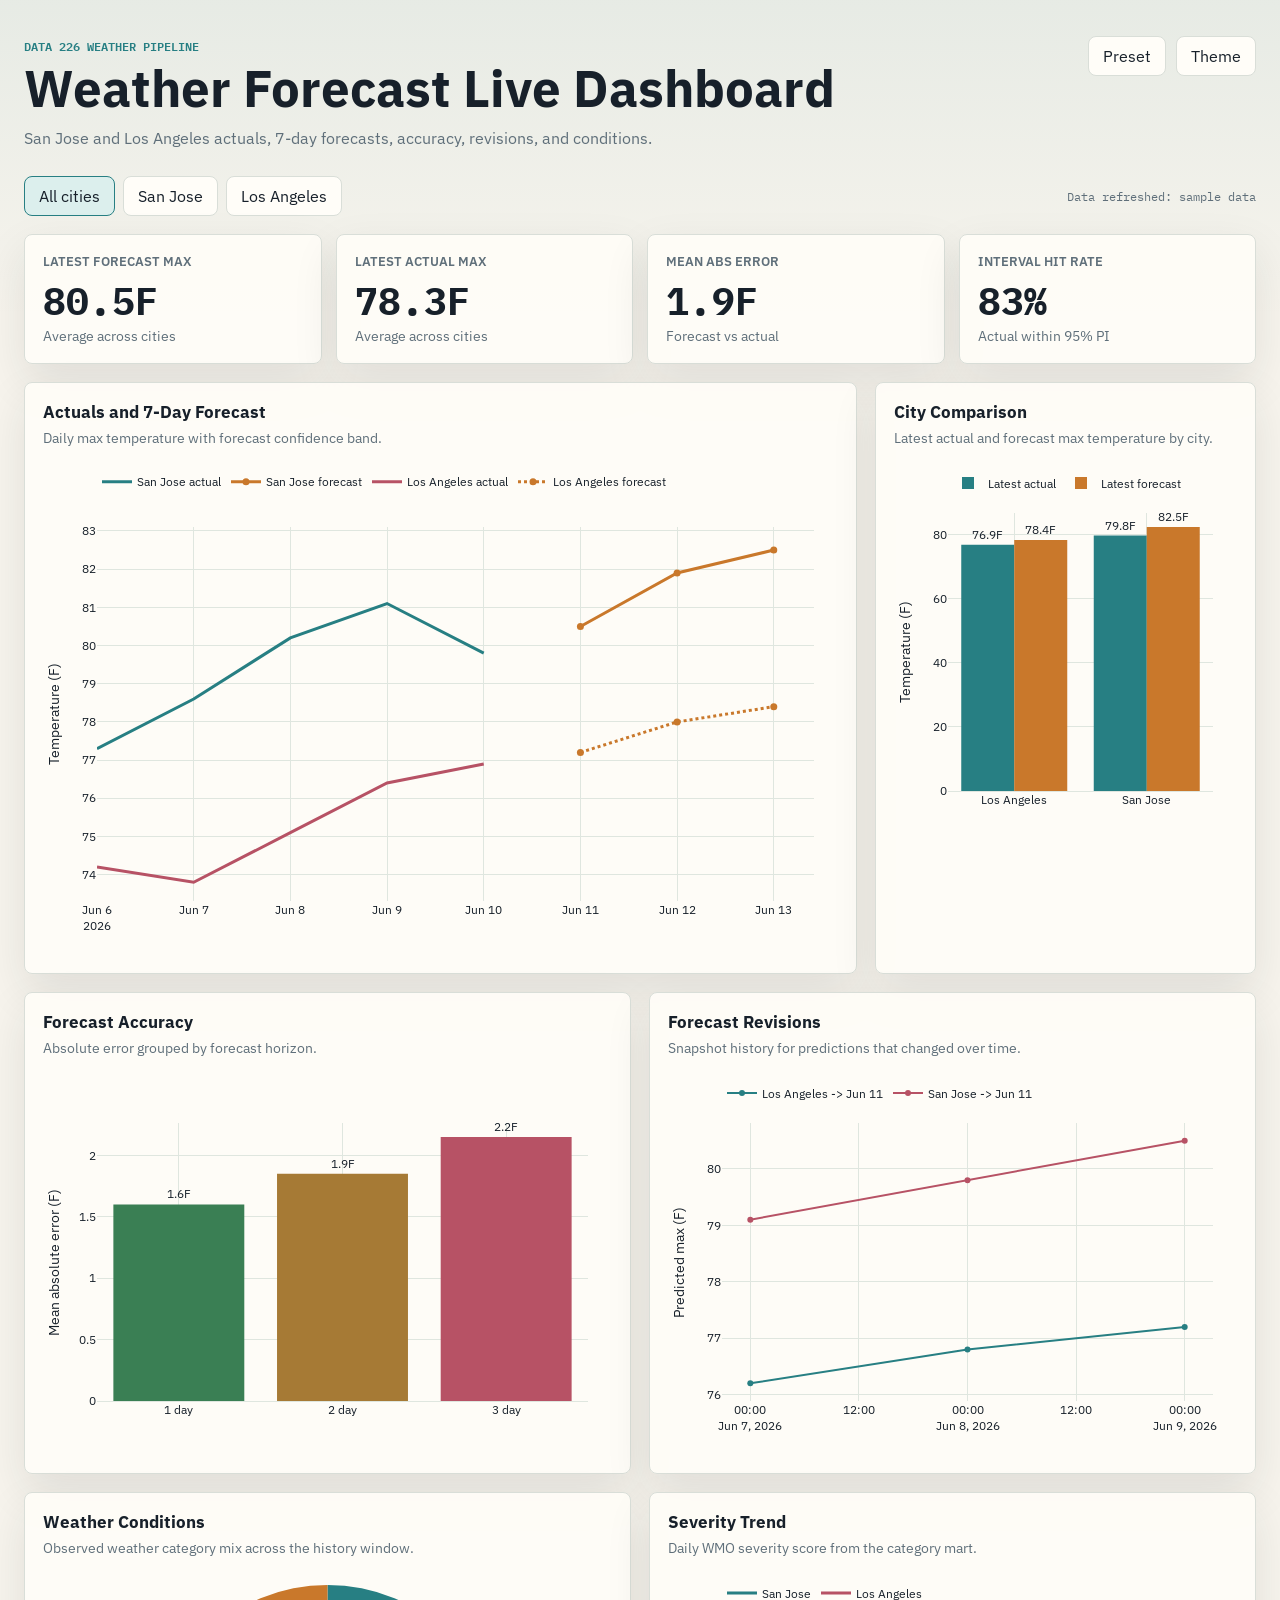
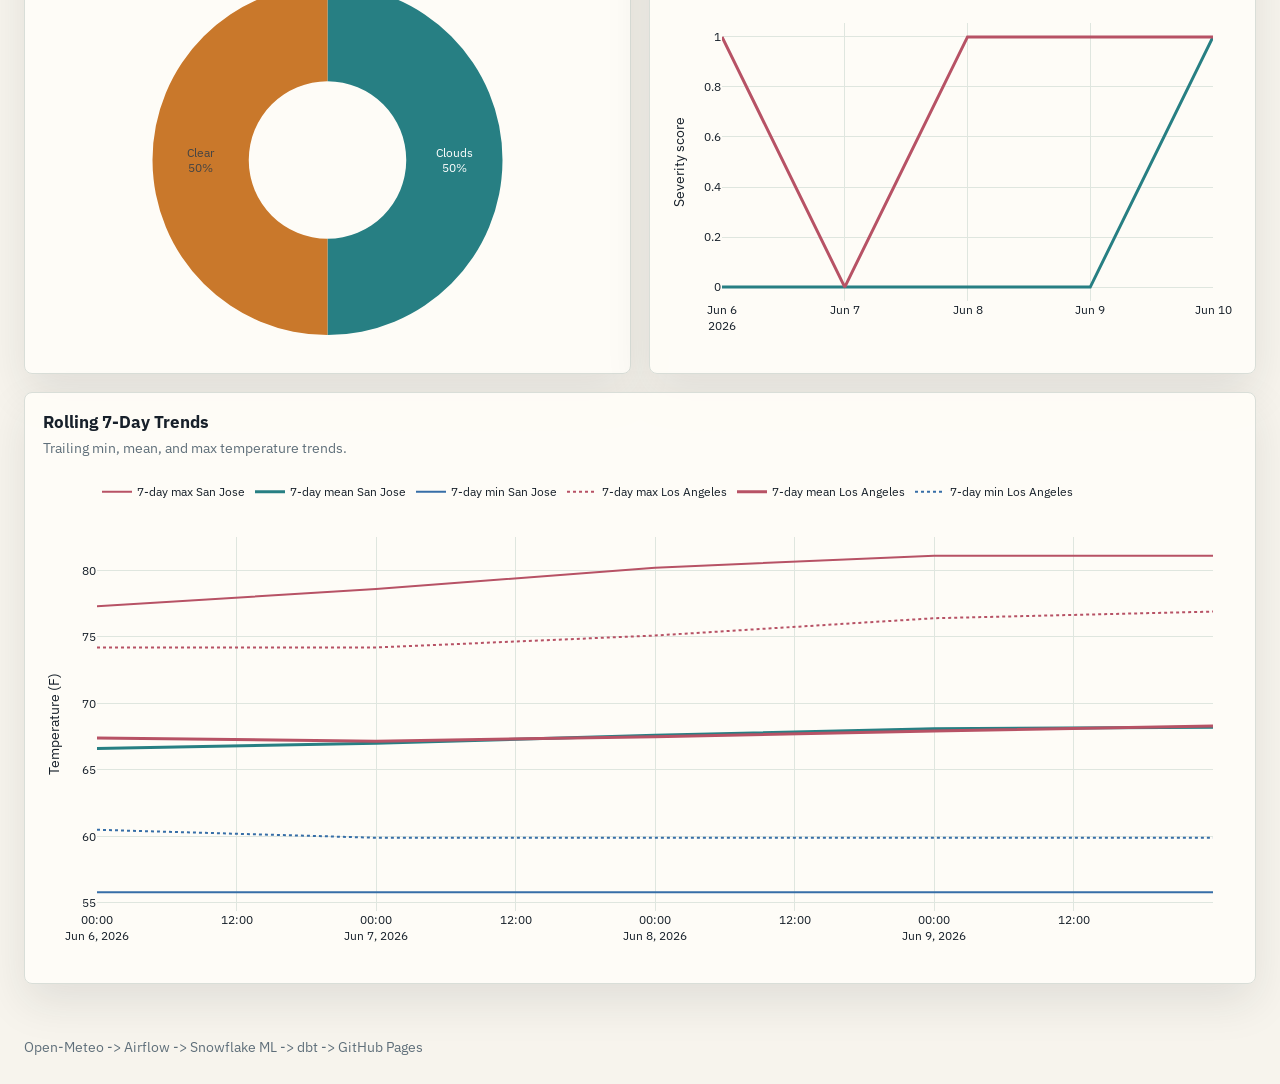
==== web_dashboard/index.html @ 7d2daf1a "feat: add static weather dashboard" ====
<!DOCTYPE html>
<html lang="en">
<head>
    <meta charset="UTF-8">
    <meta name="viewport" content="width=device-width, initial-scale=1.0">
    <title>Weather Forecast Live Dashboard</title>
    <link rel="icon" href="data:,">
    <link rel="preconnect" href="https://fonts.googleapis.com">
    <link rel="preconnect" href="https://fonts.gstatic.com" crossorigin>
    <link href="https://fonts.googleapis.com/css2?family=IBM+Plex+Sans:wght@400;500;600;700&family=IBM+Plex+Mono:wght@500;600&display=swap" rel="stylesheet">
    <link rel="stylesheet" href="css/dashboard.css">
</head>
<body>
    <header class="dashboard-header">
        <div>
            <p class="eyebrow">DATA 226 Weather Pipeline</p>
            <h1>Weather Forecast Live Dashboard</h1>
            <p class="subtitle">San Jose and Los Angeles actuals, 7-day forecasts, accuracy, revisions, and conditions.</p>
        </div>
        <div class="header-actions">
            <a class="preset-link" href="https://9106dc82.us2a.app.preset.io/superset/dashboard/8/?native_filters_key=dBFp1-5AII8" target="_blank" rel="noreferrer">Preset</a>
            <button class="theme-toggle" id="theme-toggle" type="button" aria-label="Toggle color theme">Theme</button>
        </div>
    </header>

    <main class="dashboard-container">
        <section class="toolbar" aria-label="Dashboard controls">
            <div class="control-group" role="group" aria-label="City filter">
                <button class="segmented active" type="button" data-city="All">All cities</button>
                <button class="segmented" type="button" data-city="San Jose">San Jose</button>
                <button class="segmented" type="button" data-city="Los Angeles">Los Angeles</button>
            </div>
            <div class="refresh-stamp" id="refresh-stamp">Loading data...</div>
        </section>

        <section class="kpi-row" aria-label="Key metrics">
            <article class="kpi-card">
                <span class="kpi-label">Latest Forecast Max</span>
                <strong class="kpi-value" id="kpi-forecast">--</strong>
                <span class="kpi-detail" id="kpi-forecast-detail">--</span>
            </article>
            <article class="kpi-card">
                <span class="kpi-label">Latest Actual Max</span>
                <strong class="kpi-value" id="kpi-actual">--</strong>
                <span class="kpi-detail" id="kpi-actual-detail">--</span>
            </article>
            <article class="kpi-card">
                <span class="kpi-label">Mean Abs Error</span>
                <strong class="kpi-value" id="kpi-mae">--</strong>
                <span class="kpi-detail">Forecast vs actual</span>
            </article>
            <article class="kpi-card">
                <span class="kpi-label">Interval Hit Rate</span>
                <strong class="kpi-value" id="kpi-hit-rate">--</strong>
                <span class="kpi-detail">Actual within 95% PI</span>
            </article>
        </section>

        <section class="section-grid hero-grid">
            <article class="chart-card hero-card">
                <div class="chart-heading">
                    <div>
                        <h2>Actuals and 7-Day Forecast</h2>
                        <p>Daily max temperature with forecast confidence band.</p>
                    </div>
                </div>
                <div id="chart-forecast" class="chart-container tall"></div>
            </article>
            <article class="chart-card">
                <div class="chart-heading">
                    <div>
                        <h2>City Comparison</h2>
                        <p>Latest actual and forecast max temperature by city.</p>
                    </div>
                </div>
                <div id="chart-city-comparison" class="chart-container"></div>
            </article>
        </section>

        <section class="section-grid two-col">
            <article class="chart-card">
                <div class="chart-heading">
                    <div>
                        <h2>Forecast Accuracy</h2>
                        <p>Absolute error grouped by forecast horizon.</p>
                    </div>
                </div>
                <div id="chart-accuracy" class="chart-container"></div>
            </article>
            <article class="chart-card">
                <div class="chart-heading">
                    <div>
                        <h2>Forecast Revisions</h2>
                        <p>Snapshot history for predictions that changed over time.</p>
                    </div>
                </div>
                <div id="chart-revisions" class="chart-container"></div>
            </article>
        </section>

        <section class="section-grid two-col">
            <article class="chart-card">
                <div class="chart-heading">
                    <div>
                        <h2>Weather Conditions</h2>
                        <p>Observed weather category mix across the history window.</p>
                    </div>
                </div>
                <div id="chart-conditions" class="chart-container"></div>
            </article>
            <article class="chart-card">
                <div class="chart-heading">
                    <div>
                        <h2>Severity Trend</h2>
                        <p>Daily WMO severity score from the category mart.</p>
                    </div>
                </div>
                <div id="chart-severity" class="chart-container"></div>
            </article>
        </section>

        <section class="section-grid">
            <article class="chart-card">
                <div class="chart-heading">
                    <div>
                        <h2>Rolling 7-Day Trends</h2>
                        <p>Trailing min, mean, and max temperature trends.</p>
                    </div>
                </div>
                <div id="chart-rolling" class="chart-container tall"></div>
            </article>
        </section>

        <section class="empty-state" id="dashboard-error" hidden>
            <h2>Dashboard data is unavailable</h2>
            <p>Run <code>python web_dashboard/export_data.py</code>, then serve this folder over HTTP.</p>
        </section>
    </main>

    <footer class="dashboard-footer">
        <span>Open-Meteo -> Airflow -> Snowflake ML -> dbt -> GitHub Pages</span>
    </footer>

    <script src="https://cdn.plot.ly/plotly-2.32.0.min.js"></script>
    <script src="js/dashboard.js"></script>
</body>
</html>
---- web_dashboard/css/dashboard.css ----
:root {
    --bg: #f7f4ed;
    --surface: #fffdf8;
    --surface-strong: #ffffff;
    --text: #17202a;
    --muted: #5f6f7a;
    --border: #d9ded8;
    --grid: #dfe6df;
    --teal: #277f83;
    --teal-soft: #dcefed;
    --amber: #c9782b;
    --rose: #b75265;
    --blue: #366ea7;
    --green: #3a7f54;
    --shadow: 0 18px 45px rgba(28, 38, 44, 0.10);
    --radius: 8px;
}

[data-theme="dark"] {
    --bg: #181b1c;
    --surface: #22282a;
    --surface-strong: #2b3335;
    --text: #eef2ed;
    --muted: #afbbb4;
    --border: #3d4849;
    --grid: #3b4648;
    --teal: #70c8c3;
    --teal-soft: #244344;
    --amber: #e5a75d;
    --rose: #d87a8b;
    --blue: #75a6da;
    --green: #79bd8d;
    --shadow: 0 18px 45px rgba(0, 0, 0, 0.28);
}

* {
    box-sizing: border-box;
}

body {
    margin: 0;
    min-width: 320px;
    background:
        linear-gradient(180deg, rgba(39, 127, 131, 0.08), transparent 320px),
        var(--bg);
    color: var(--text);
    font-family: "IBM Plex Sans", sans-serif;
}

button,
a {
    font: inherit;
}

.dashboard-header {
    display: flex;
    align-items: flex-start;
    justify-content: space-between;
    gap: 24px;
    max-width: 1440px;
    margin: 0 auto;
    padding: 36px 24px 20px;
}

.eyebrow {
    margin: 0 0 8px;
    color: var(--teal);
    font-family: "IBM Plex Mono", monospace;
    font-size: 0.78rem;
    font-weight: 600;
    letter-spacing: 0;
    text-transform: uppercase;
}

h1 {
    margin: 0;
    font-size: clamp(2rem, 4vw, 4.4rem);
    line-height: 0.96;
    letter-spacing: 0;
}

.subtitle {
    max-width: 760px;
    margin: 14px 0 0;
    color: var(--muted);
    font-size: 1.02rem;
}

.header-actions {
    display: flex;
    gap: 10px;
    flex-shrink: 0;
}

.preset-link,
.theme-toggle,
.segmented {
    min-height: 40px;
    border: 1px solid var(--border);
    border-radius: var(--radius);
    background: var(--surface);
    color: var(--text);
    cursor: pointer;
    text-decoration: none;
    transition: transform 160ms ease, border-color 160ms ease, background 160ms ease;
}

.preset-link,
.theme-toggle {
    display: inline-flex;
    align-items: center;
    justify-content: center;
    padding: 0 14px;
}

.preset-link:hover,
.theme-toggle:hover,
.segmented:hover {
    border-color: var(--teal);
    transform: translateY(-1px);
}

.dashboard-container {
    max-width: 1440px;
    margin: 0 auto;
    padding: 0 24px 36px;
}

.toolbar {
    display: flex;
    align-items: center;
    justify-content: space-between;
    gap: 18px;
    margin: 8px 0 18px;
}

.control-group {
    display: inline-flex;
    flex-wrap: wrap;
    gap: 8px;
}

.segmented {
    padding: 0 14px;
}

.segmented.active {
    border-color: var(--teal);
    background: var(--teal-soft);
    color: var(--text);
}

.refresh-stamp {
    color: var(--muted);
    font-family: "IBM Plex Mono", monospace;
    font-size: 0.78rem;
    text-align: right;
}

.kpi-row {
    display: grid;
    grid-template-columns: repeat(4, minmax(0, 1fr));
    gap: 14px;
    margin-bottom: 18px;
}

.kpi-card,
.chart-card {
    border: 1px solid var(--border);
    border-radius: var(--radius);
    background: color-mix(in srgb, var(--surface) 92%, transparent);
    box-shadow: var(--shadow);
}

.kpi-card {
    min-height: 128px;
    padding: 18px;
}

.kpi-label,
.kpi-detail {
    display: block;
    color: var(--muted);
}

.kpi-label {
    font-size: 0.82rem;
    font-weight: 600;
    text-transform: uppercase;
}

.kpi-value {
    display: block;
    margin: 12px 0 6px;
    font-family: "IBM Plex Mono", monospace;
    font-size: clamp(1.8rem, 3vw, 3rem);
    line-height: 1;
}

.kpi-detail {
    font-size: 0.88rem;
}

.section-grid {
    display: grid;
    grid-template-columns: 1fr;
    gap: 18px;
    margin-bottom: 18px;
}

.section-grid.two-col {
    grid-template-columns: repeat(2, minmax(0, 1fr));
}

.hero-grid {
    grid-template-columns: minmax(0, 1.75fr) minmax(340px, 0.8fr);
}

.chart-card {
    min-width: 0;
    padding: 18px;
}

.chart-heading {
    display: flex;
    align-items: flex-start;
    justify-content: space-between;
    gap: 14px;
    margin-bottom: 8px;
}

.chart-heading h2 {
    margin: 0;
    font-size: 1.05rem;
    letter-spacing: 0;
}

.chart-heading p {
    margin: 5px 0 0;
    color: var(--muted);
    font-size: 0.9rem;
}

.chart-container {
    width: 100%;
    min-height: 390px;
}

.chart-container.tall {
    min-height: 500px;
}

.empty-state {
    border: 1px solid var(--border);
    border-radius: var(--radius);
    padding: 28px;
    background: var(--surface);
    text-align: center;
}

.empty-state code {
    font-family: "IBM Plex Mono", monospace;
}

.dashboard-footer {
    max-width: 1440px;
    margin: 0 auto;
    padding: 0 24px 28px;
    color: var(--muted);
    font-size: 0.88rem;
}

@media (max-width: 980px) {
    .dashboard-header,
    .toolbar {
        align-items: stretch;
        flex-direction: column;
    }

    .header-actions {
        align-self: flex-start;
    }

    .refresh-stamp {
        text-align: left;
    }

    .kpi-row,
    .section-grid.two-col,
    .hero-grid {
        grid-template-columns: 1fr;
    }
}

@media (max-width: 640px) {
    .dashboard-header,
    .dashboard-container,
    .dashboard-footer {
        padding-left: 14px;
        padding-right: 14px;
    }

    .control-group {
        display: grid;
        grid-template-columns: 1fr;
        width: 100%;
    }

    .segmented {
        width: 100%;
    }

    .kpi-row {
        grid-template-columns: 1fr;
    }

    .chart-card {
        padding: 14px 10px;
    }

    .chart-container,
    .chart-container.tall {
        min-height: 360px;
    }
}
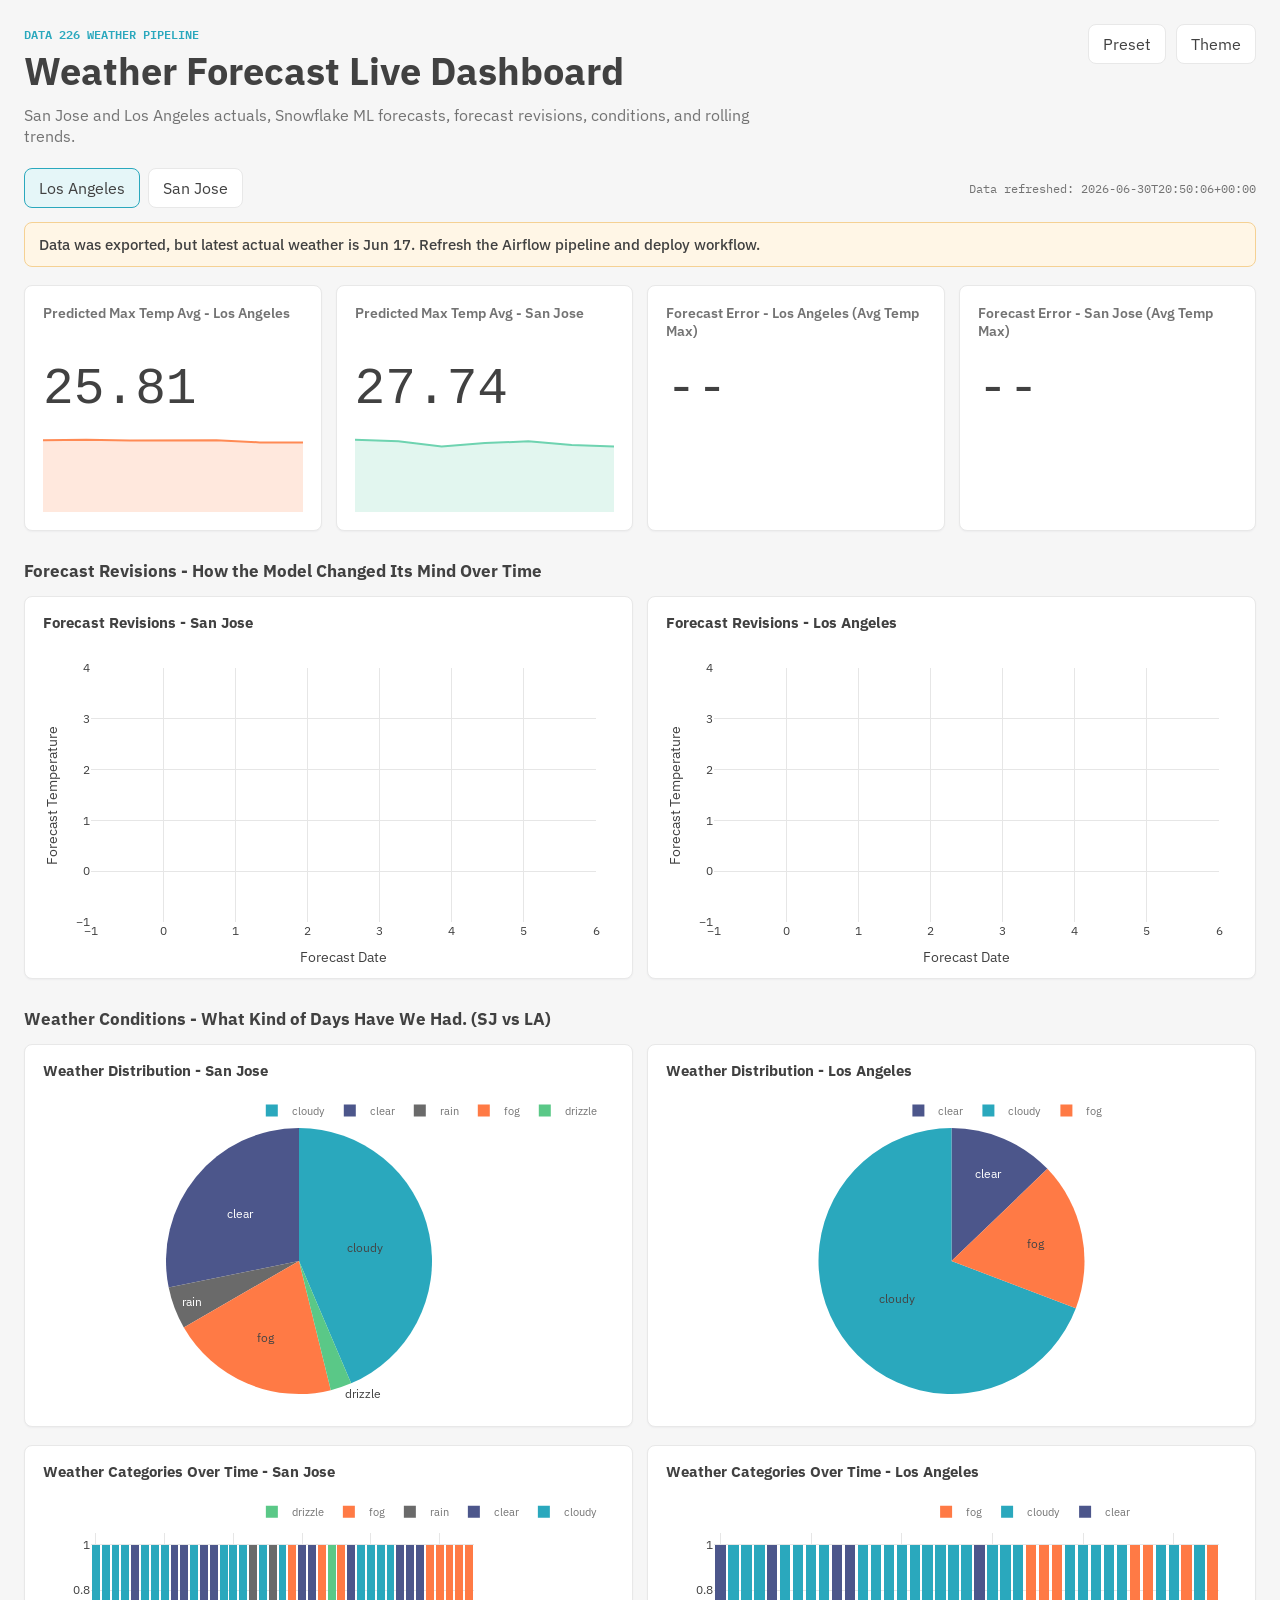
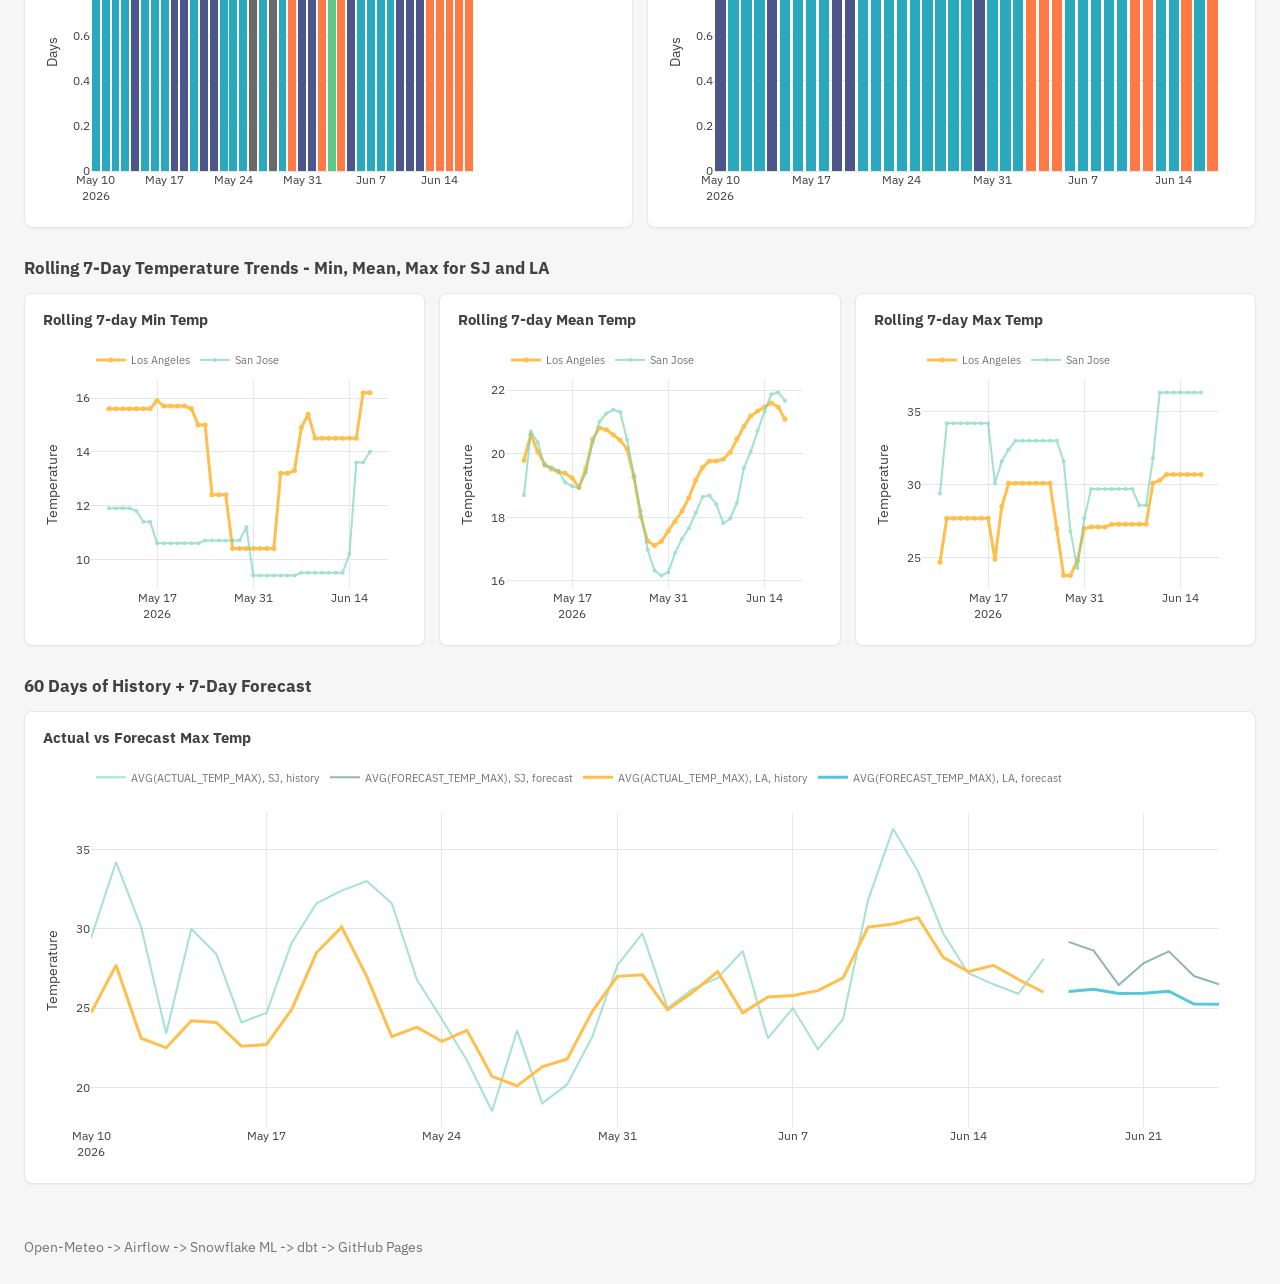
==== commit a30600c5: "docs: align dashboard with Preset layout" ====
--- a/web_dashboard/index.html
+++ b/web_dashboard/index.html
@@ -15,7 +15,7 @@
         <div>
             <p class="eyebrow">DATA 226 Weather Pipeline</p>
             <h1>Weather Forecast Live Dashboard</h1>
-            <p class="subtitle">San Jose and Los Angeles actuals, 7-day forecasts, accuracy, revisions, and conditions.</p>
+            <p class="subtitle">San Jose and Los Angeles actuals, Snowflake ML forecasts, forecast revisions, conditions, and rolling trends.</p>
         </div>
         <div class="header-actions">
             <a class="preset-link" href="https://9106dc82.us2a.app.preset.io/superset/dashboard/8/?native_filters_key=dBFp1-5AII8" target="_blank" rel="noreferrer">Preset</a>
@@ -25,109 +25,114 @@
 
     <main class="dashboard-container">
         <section class="toolbar" aria-label="Dashboard controls">
-            <div class="control-group" role="group" aria-label="City filter">
-                <button class="segmented active" type="button" data-city="All">All cities</button>
+            <div class="control-group" role="group" aria-label="City focus">
+                <button class="segmented active" type="button" data-city="Los Angeles">Los Angeles</button>
                 <button class="segmented" type="button" data-city="San Jose">San Jose</button>
-                <button class="segmented" type="button" data-city="Los Angeles">Los Angeles</button>
             </div>
             <div class="refresh-stamp" id="refresh-stamp">Loading data...</div>
         </section>
 
+        <section class="freshness-banner" id="freshness-banner" hidden aria-live="polite"></section>
+
         <section class="kpi-row" aria-label="Key metrics">
             <article class="kpi-card">
-                <span class="kpi-label">Latest Forecast Max</span>
-                <strong class="kpi-value" id="kpi-forecast">--</strong>
-                <span class="kpi-detail" id="kpi-forecast-detail">--</span>
+                <span class="kpi-label">Predicted Max Temp Avg - Los Angeles</span>
+                <strong class="kpi-value" id="kpi-la-forecast">--</strong>
+                <div id="spark-la-forecast" class="sparkline"></div>
             </article>
             <article class="kpi-card">
-                <span class="kpi-label">Latest Actual Max</span>
-                <strong class="kpi-value" id="kpi-actual">--</strong>
-                <span class="kpi-detail" id="kpi-actual-detail">--</span>
+                <span class="kpi-label">Predicted Max Temp Avg - San Jose</span>
+                <strong class="kpi-value" id="kpi-sj-forecast">--</strong>
+                <div id="spark-sj-forecast" class="sparkline"></div>
             </article>
             <article class="kpi-card">
-                <span class="kpi-label">Mean Abs Error</span>
-                <strong class="kpi-value" id="kpi-mae">--</strong>
-                <span class="kpi-detail">Forecast vs actual</span>
+                <span class="kpi-label">Forecast Error - Los Angeles (Avg Temp Max)</span>
+                <strong class="kpi-value" id="kpi-la-error">--</strong>
+                <div id="spark-la-error" class="sparkline"></div>
             </article>
             <article class="kpi-card">
-                <span class="kpi-label">Interval Hit Rate</span>
-                <strong class="kpi-value" id="kpi-hit-rate">--</strong>
-                <span class="kpi-detail">Actual within 95% PI</span>
+                <span class="kpi-label">Forecast Error - San Jose (Avg Temp Max)</span>
+                <strong class="kpi-value" id="kpi-sj-error">--</strong>
+                <div id="spark-sj-error" class="sparkline"></div>
             </article>
         </section>
 
-        <section class="section-grid hero-grid">
-            <article class="chart-card hero-card">
+        <h2 class="section-title">Forecast Revisions - How the Model Changed Its Mind Over Time</h2>
+        <section class="section-grid two-col">
+            <article class="chart-card">
                 <div class="chart-heading">
-                    <div>
-                        <h2>Actuals and 7-Day Forecast</h2>
-                        <p>Daily max temperature with forecast confidence band.</p>
-                    </div>
+                    <h3>Forecast Revisions - San Jose</h3>
                 </div>
-                <div id="chart-forecast" class="chart-container tall"></div>
+                <div id="chart-revisions-sj" class="chart-container"></div>
             </article>
             <article class="chart-card">
                 <div class="chart-heading">
-                    <div>
-                        <h2>City Comparison</h2>
-                        <p>Latest actual and forecast max temperature by city.</p>
-                    </div>
+                    <h3>Forecast Revisions - Los Angeles</h3>
                 </div>
-                <div id="chart-city-comparison" class="chart-container"></div>
+                <div id="chart-revisions-la" class="chart-container"></div>
+            </article>
+        </section>
+
+        <h2 class="section-title">Weather Conditions - What Kind of Days Have We Had. (SJ vs LA)</h2>
+        <section class="section-grid two-col">
+            <article class="chart-card">
+                <div class="chart-heading">
+                    <h3>Weather Distribution - San Jose</h3>
+                </div>
+                <div id="chart-conditions-sj" class="chart-container"></div>
+            </article>
+            <article class="chart-card">
+                <div class="chart-heading">
+                    <h3>Weather Distribution - Los Angeles</h3>
+                </div>
+                <div id="chart-conditions-la" class="chart-container"></div>
             </article>
         </section>
 
         <section class="section-grid two-col">
             <article class="chart-card">
                 <div class="chart-heading">
-                    <div>
-                        <h2>Forecast Accuracy</h2>
-                        <p>Absolute error grouped by forecast horizon.</p>
-                    </div>
+                    <h3>Weather Categories Over Time - San Jose</h3>
                 </div>
-                <div id="chart-accuracy" class="chart-container"></div>
+                <div id="chart-categories-sj" class="chart-container"></div>
             </article>
             <article class="chart-card">
                 <div class="chart-heading">
-                    <div>
-                        <h2>Forecast Revisions</h2>
-                        <p>Snapshot history for predictions that changed over time.</p>
-                    </div>
+                    <h3>Weather Categories Over Time - Los Angeles</h3>
                 </div>
-                <div id="chart-revisions" class="chart-container"></div>
+                <div id="chart-categories-la" class="chart-container"></div>
             </article>
         </section>
 
-        <section class="section-grid two-col">
+        <h2 class="section-title">Rolling 7-Day Temperature Trends - Min, Mean, Max for SJ and LA</h2>
+        <section class="section-grid three-col">
             <article class="chart-card">
                 <div class="chart-heading">
-                    <div>
-                        <h2>Weather Conditions</h2>
-                        <p>Observed weather category mix across the history window.</p>
-                    </div>
+                    <h3>Rolling 7-day Min Temp</h3>
                 </div>
-                <div id="chart-conditions" class="chart-container"></div>
+                <div id="chart-rolling-min" class="chart-container compact"></div>
             </article>
             <article class="chart-card">
                 <div class="chart-heading">
-                    <div>
-                        <h2>Severity Trend</h2>
-                        <p>Daily WMO severity score from the category mart.</p>
-                    </div>
+                    <h3>Rolling 7-day Mean Temp</h3>
                 </div>
-                <div id="chart-severity" class="chart-container"></div>
+                <div id="chart-rolling-mean" class="chart-container compact"></div>
+            </article>
+            <article class="chart-card">
+                <div class="chart-heading">
+                    <h3>Rolling 7-day Max Temp</h3>
+                </div>
+                <div id="chart-rolling-max" class="chart-container compact"></div>
             </article>
         </section>
 
+        <h2 class="section-title">60 Days of History + 7-Day Forecast</h2>
         <section class="section-grid">
             <article class="chart-card">
                 <div class="chart-heading">
-                    <div>
-                        <h2>Rolling 7-Day Trends</h2>
-                        <p>Trailing min, mean, and max temperature trends.</p>
-                    </div>
+                    <h3>Actual vs Forecast Max Temp</h3>
                 </div>
-                <div id="chart-rolling" class="chart-container tall"></div>
+                <div id="chart-history-forecast" class="chart-container tall"></div>
             </article>
         </section>
 
--- a/web_dashboard/css/dashboard.css
+++ b/web_dashboard/css/dashboard.css
@@ -1,18 +1,18 @@
 :root {
-    --bg: #f7f4ed;
-    --surface: #fffdf8;
+    --bg: #f6f6f6;
+    --surface: #ffffff;
     --surface-strong: #ffffff;
-    --text: #17202a;
-    --muted: #5f6f7a;
-    --border: #d9ded8;
-    --grid: #dfe6df;
-    --teal: #277f83;
-    --teal-soft: #dcefed;
-    --amber: #c9782b;
-    --rose: #b75265;
-    --blue: #366ea7;
-    --green: #3a7f54;
-    --shadow: 0 18px 45px rgba(28, 38, 44, 0.10);
+    --text: #414141;
+    --muted: #737373;
+    --border: #e8e8e8;
+    --grid: #e6e6e6;
+    --teal: #2aa8bd;
+    --teal-soft: #e5f6f8;
+    --amber: #ffbf4d;
+    --rose: #ef6f79;
+    --blue: #4c568b;
+    --green: #6ed3b0;
+    --shadow: 0 1px 2px rgba(15, 23, 42, 0.04);
     --radius: 8px;
 }
 
@@ -40,9 +40,7 @@
 body {
     margin: 0;
     min-width: 320px;
-    background:
-        linear-gradient(180deg, rgba(39, 127, 131, 0.08), transparent 320px),
-        var(--bg);
+    background: var(--bg);
     color: var(--text);
     font-family: "IBM Plex Sans", sans-serif;
 }
@@ -59,7 +57,7 @@
     gap: 24px;
     max-width: 1440px;
     margin: 0 auto;
-    padding: 36px 24px 20px;
+    padding: 24px 24px 14px;
 }
 
 .eyebrow {
@@ -74,8 +72,8 @@
 
 h1 {
     margin: 0;
-    font-size: clamp(2rem, 4vw, 4.4rem);
-    line-height: 0.96;
+    font-size: clamp(1.8rem, 3vw, 3rem);
+    line-height: 1;
     letter-spacing: 0;
 }
 
@@ -157,6 +155,27 @@
     text-align: right;
 }
 
+.freshness-banner {
+    margin: -4px 0 18px;
+    border: 1px solid var(--border);
+    border-radius: var(--radius);
+    padding: 12px 14px;
+    font-size: 0.92rem;
+    font-weight: 500;
+}
+
+.freshness-banner.freshness-ok {
+    border-color: color-mix(in srgb, var(--green) 45%, var(--border));
+    background: color-mix(in srgb, var(--green) 12%, var(--surface));
+    color: var(--text);
+}
+
+.freshness-banner.freshness-warning {
+    border-color: color-mix(in srgb, var(--amber) 55%, var(--border));
+    background: color-mix(in srgb, var(--amber) 14%, var(--surface));
+    color: var(--text);
+}
+
 .kpi-row {
     display: grid;
     grid-template-columns: repeat(4, minmax(0, 1fr));
@@ -168,12 +187,12 @@
 .chart-card {
     border: 1px solid var(--border);
     border-radius: var(--radius);
-    background: color-mix(in srgb, var(--surface) 92%, transparent);
+    background: var(--surface);
     box-shadow: var(--shadow);
 }
 
 .kpi-card {
-    min-height: 128px;
+    min-height: 216px;
     padding: 18px;
 }
 
@@ -184,27 +203,40 @@
 }
 
 .kpi-label {
-    font-size: 0.82rem;
+    min-height: 38px;
+    font-size: 0.86rem;
     font-weight: 600;
-    text-transform: uppercase;
 }
 
 .kpi-value {
     display: block;
-    margin: 12px 0 6px;
+    margin: 22px 0 14px;
     font-family: "IBM Plex Mono", monospace;
-    font-size: clamp(1.8rem, 3vw, 3rem);
+    font-size: clamp(2.4rem, 4vw, 3.8rem);
+    font-weight: 500;
     line-height: 1;
 }
 
 .kpi-detail {
     font-size: 0.88rem;
+}
+
+.sparkline {
+    width: 100%;
+    min-height: 82px;
+}
+
+.section-title {
+    margin: 28px 0 14px;
+    font-size: 1.08rem;
+    font-weight: 700;
+    letter-spacing: 0;
 }
 
 .section-grid {
     display: grid;
     grid-template-columns: 1fr;
-    gap: 18px;
+    gap: 14px;
     margin-bottom: 18px;
 }
 
@@ -212,13 +244,13 @@
     grid-template-columns: repeat(2, minmax(0, 1fr));
 }
 
-.hero-grid {
-    grid-template-columns: minmax(0, 1.75fr) minmax(340px, 0.8fr);
+.section-grid.three-col {
+    grid-template-columns: repeat(3, minmax(0, 1fr));
 }
 
 .chart-card {
     min-width: 0;
-    padding: 18px;
+    padding: 16px 18px 12px;
 }
 
 .chart-heading {
@@ -226,12 +258,13 @@
     align-items: flex-start;
     justify-content: space-between;
     gap: 14px;
-    margin-bottom: 8px;
-}
-
-.chart-heading h2 {
+    margin-bottom: 4px;
+}
+
+.chart-heading h3 {
     margin: 0;
-    font-size: 1.05rem;
+    font-size: 0.92rem;
+    font-weight: 700;
     letter-spacing: 0;
 }
 
@@ -243,11 +276,15 @@
 
 .chart-container {
     width: 100%;
-    min-height: 390px;
+    min-height: 330px;
+}
+
+.chart-container.compact {
+    min-height: 300px;
 }
 
 .chart-container.tall {
-    min-height: 500px;
+    min-height: 420px;
 }
 
 .empty-state {
@@ -287,7 +324,7 @@
 
     .kpi-row,
     .section-grid.two-col,
-    .hero-grid {
+    .section-grid.three-col {
         grid-template-columns: 1fr;
     }
 }
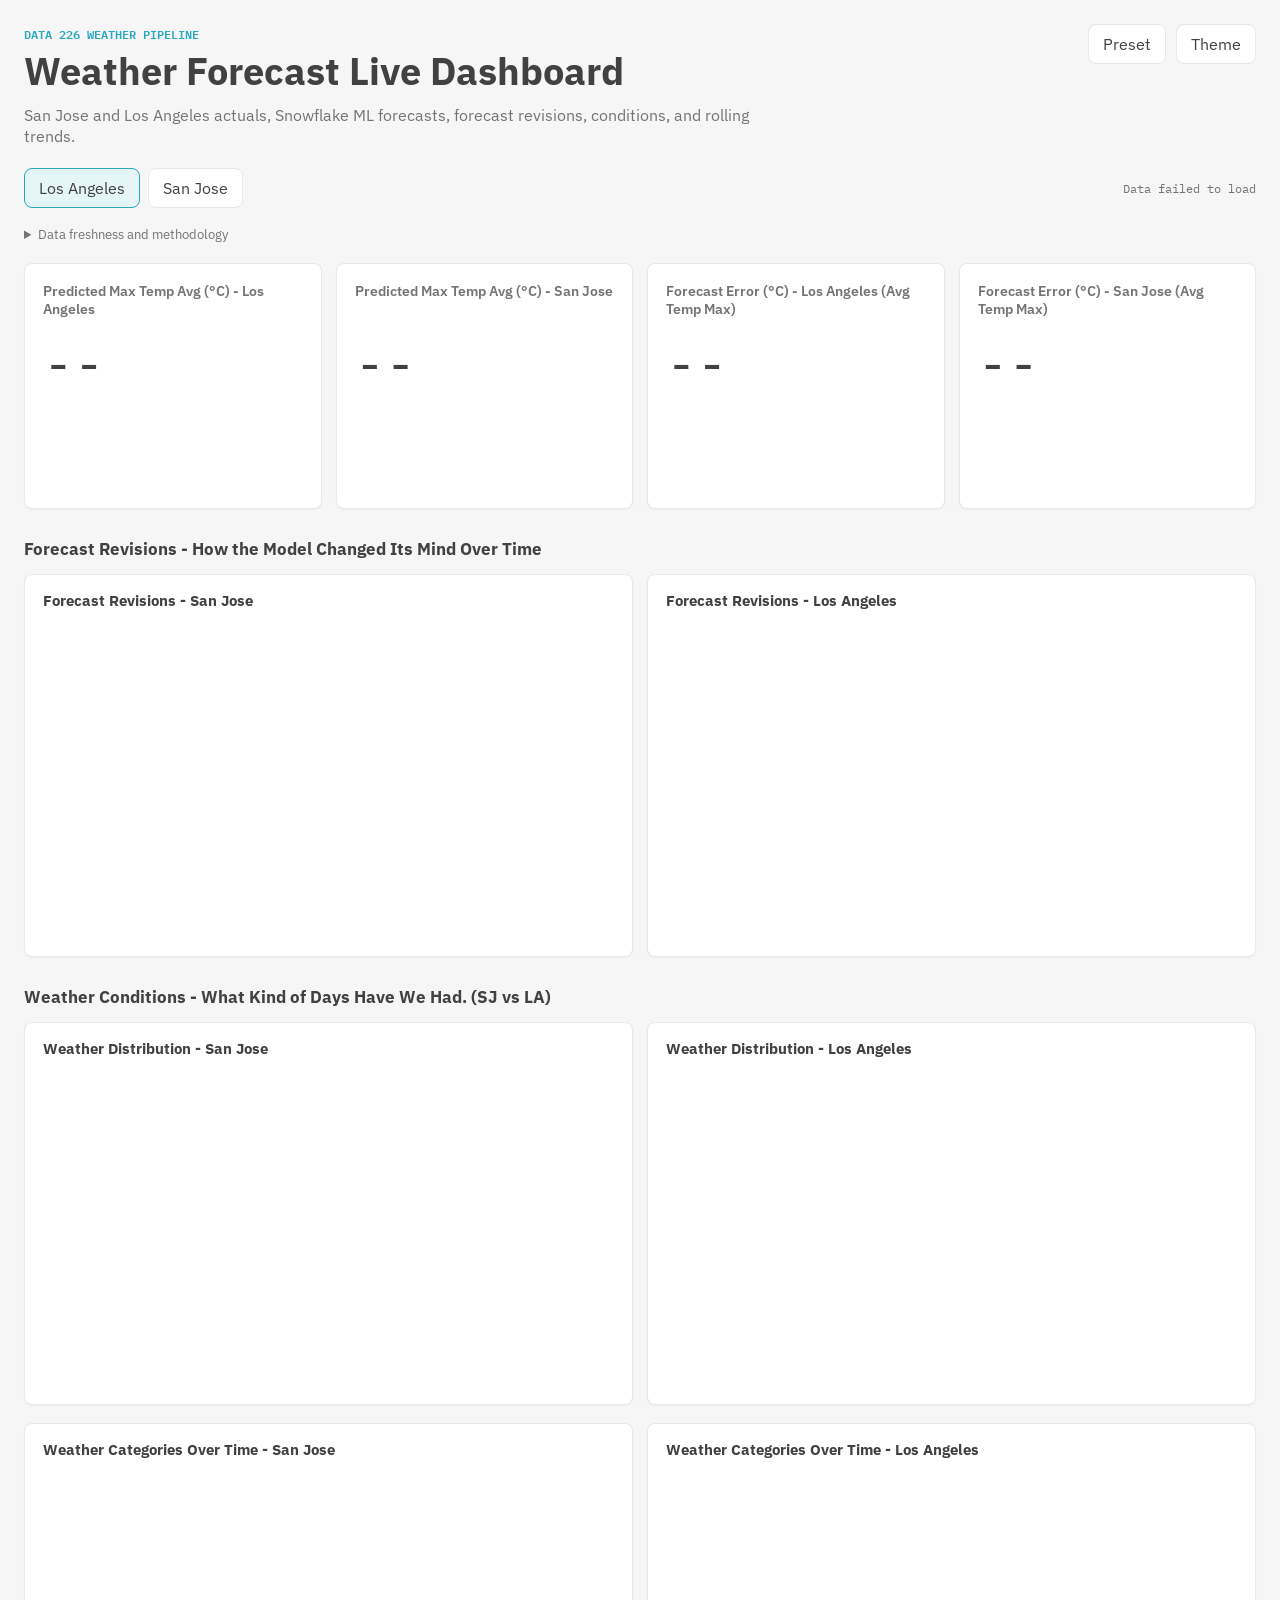
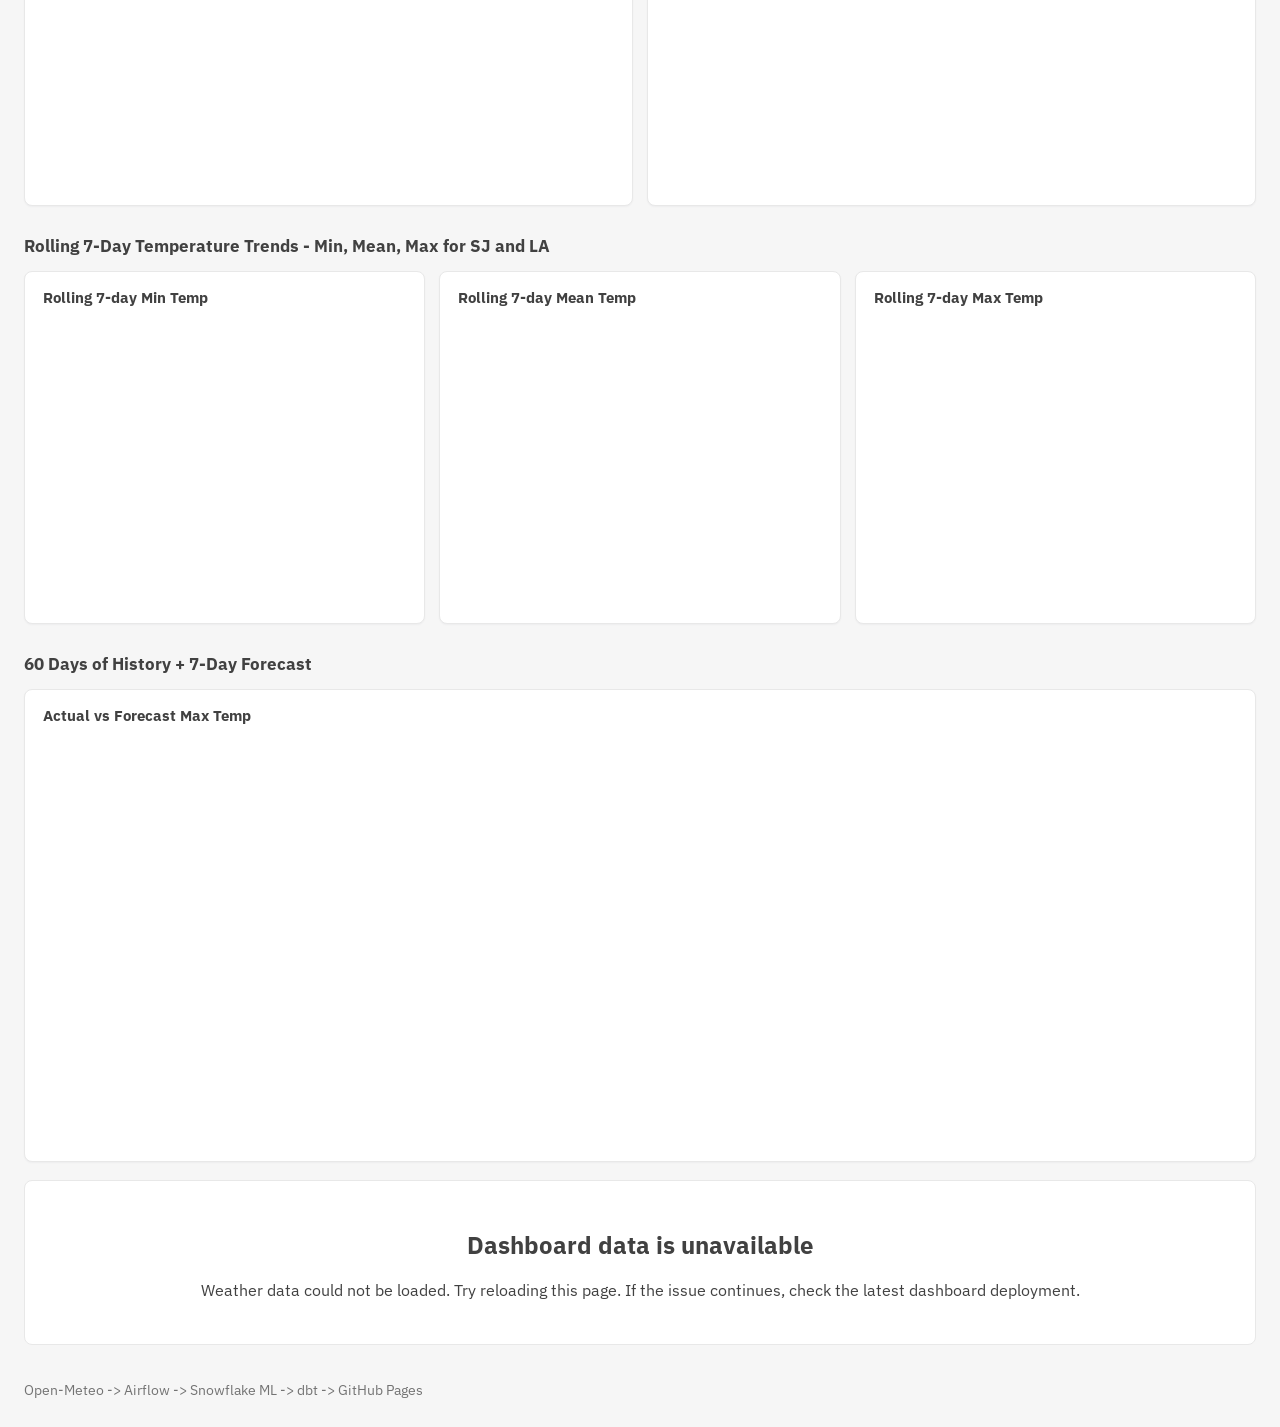
==== commit 70a9559d: "fix(dashboard): publish validated weather data through Pages artifacts Preserve the existing design " ====
--- a/web_dashboard/index.html
+++ b/web_dashboard/index.html
@@ -33,25 +33,26 @@
         </section>
 
         <section class="freshness-banner" id="freshness-banner" hidden aria-live="polite"></section>
+        <details style="margin: 0 0 20px; color: var(--muted); font-size: 13px;"><summary>Data freshness and methodology</summary><p id="provenance-details"></p><p>Weather data: <a href="https://open-meteo.com/" target="_blank" rel="noreferrer">Open-Meteo</a> · <a href="https://creativecommons.org/licenses/by/4.0/" target="_blank" rel="noreferrer">CC BY 4.0</a></p></details>
 
         <section class="kpi-row" aria-label="Key metrics">
             <article class="kpi-card">
-                <span class="kpi-label">Predicted Max Temp Avg - Los Angeles</span>
+                <span class="kpi-label">Predicted Max Temp Avg (°C) - Los Angeles</span>
                 <strong class="kpi-value" id="kpi-la-forecast">--</strong>
                 <div id="spark-la-forecast" class="sparkline"></div>
             </article>
             <article class="kpi-card">
-                <span class="kpi-label">Predicted Max Temp Avg - San Jose</span>
+                <span class="kpi-label">Predicted Max Temp Avg (°C) - San Jose</span>
                 <strong class="kpi-value" id="kpi-sj-forecast">--</strong>
                 <div id="spark-sj-forecast" class="sparkline"></div>
             </article>
             <article class="kpi-card">
-                <span class="kpi-label">Forecast Error - Los Angeles (Avg Temp Max)</span>
+                <span class="kpi-label">Forecast Error (°C) - Los Angeles (Avg Temp Max)</span>
                 <strong class="kpi-value" id="kpi-la-error">--</strong>
                 <div id="spark-la-error" class="sparkline"></div>
             </article>
             <article class="kpi-card">
-                <span class="kpi-label">Forecast Error - San Jose (Avg Temp Max)</span>
+                <span class="kpi-label">Forecast Error (°C) - San Jose (Avg Temp Max)</span>
                 <strong class="kpi-value" id="kpi-sj-error">--</strong>
                 <div id="spark-sj-error" class="sparkline"></div>
             </article>
@@ -138,7 +139,7 @@
 
         <section class="empty-state" id="dashboard-error" hidden>
             <h2>Dashboard data is unavailable</h2>
-            <p>Run <code>python web_dashboard/export_data.py</code>, then serve this folder over HTTP.</p>
+            <p>Weather data could not be loaded. Try reloading this page. If the issue continues, check the latest dashboard deployment.</p>
         </section>
     </main>
 
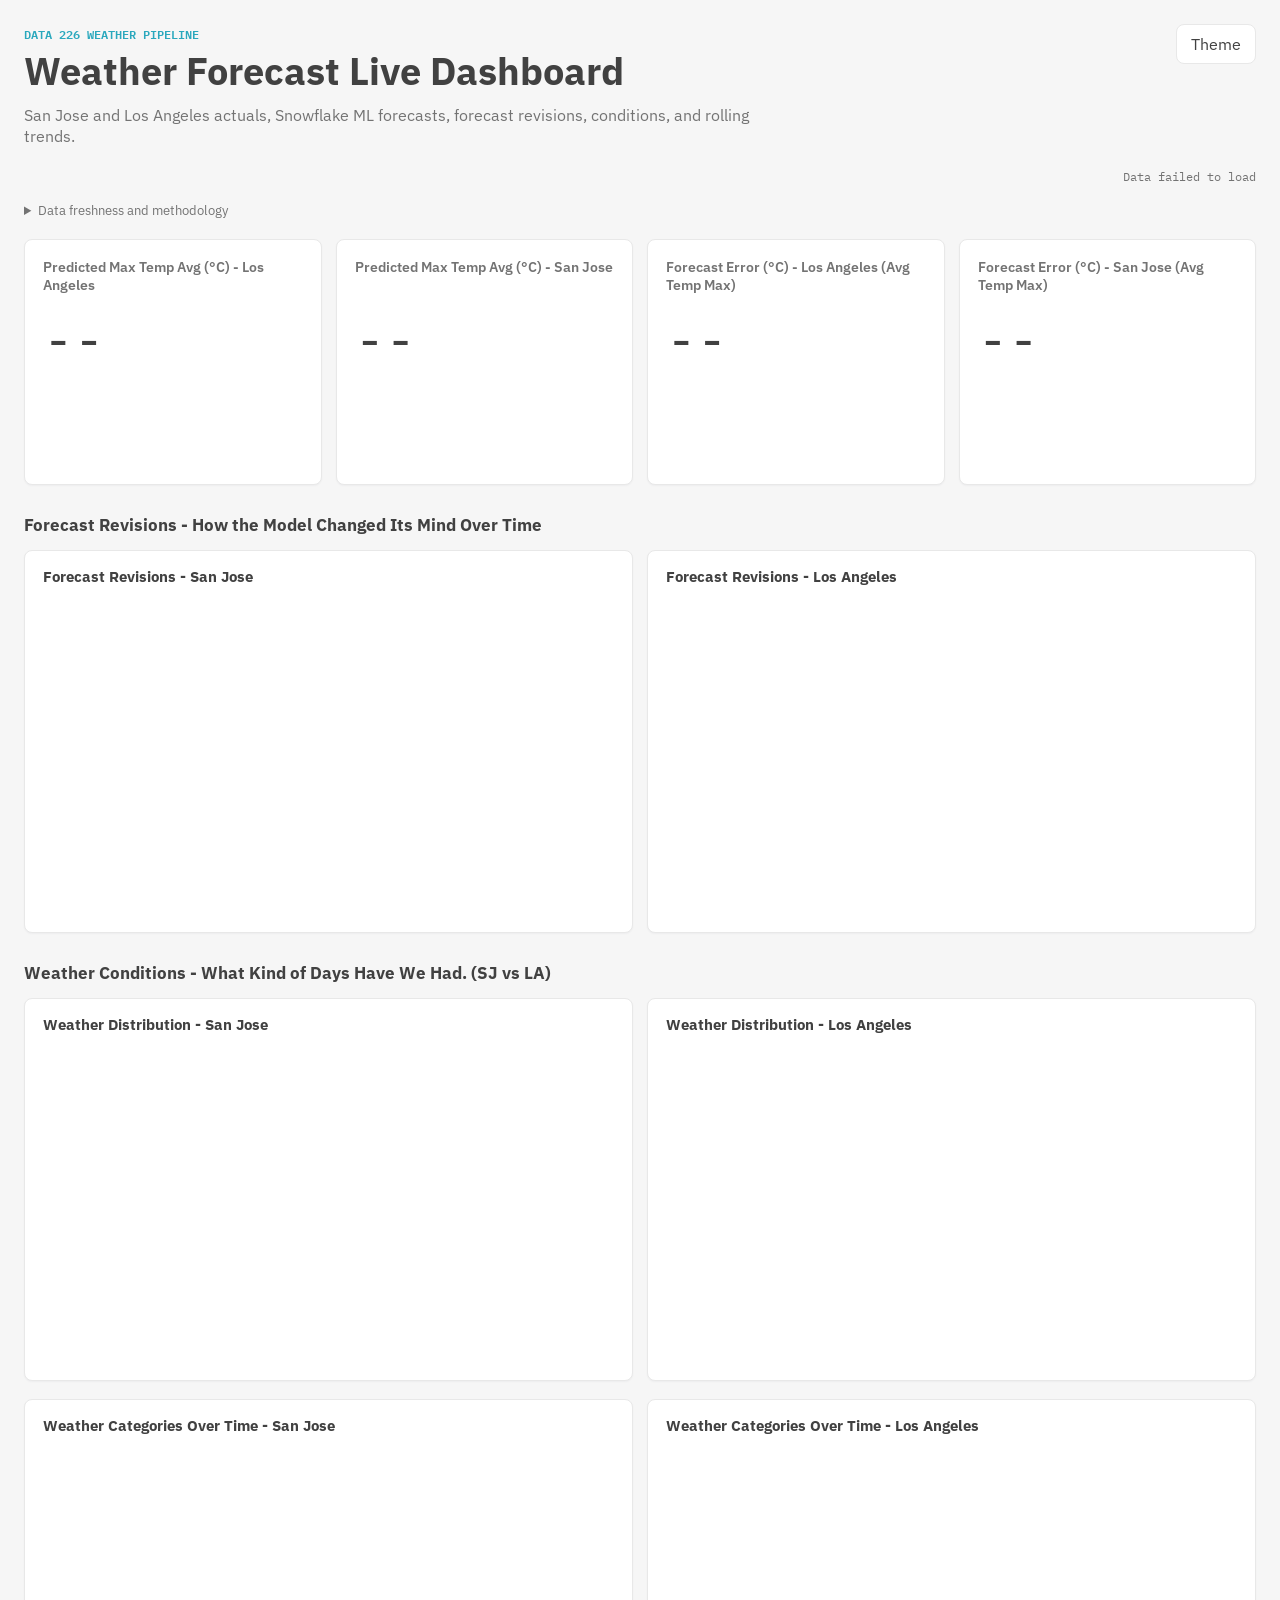
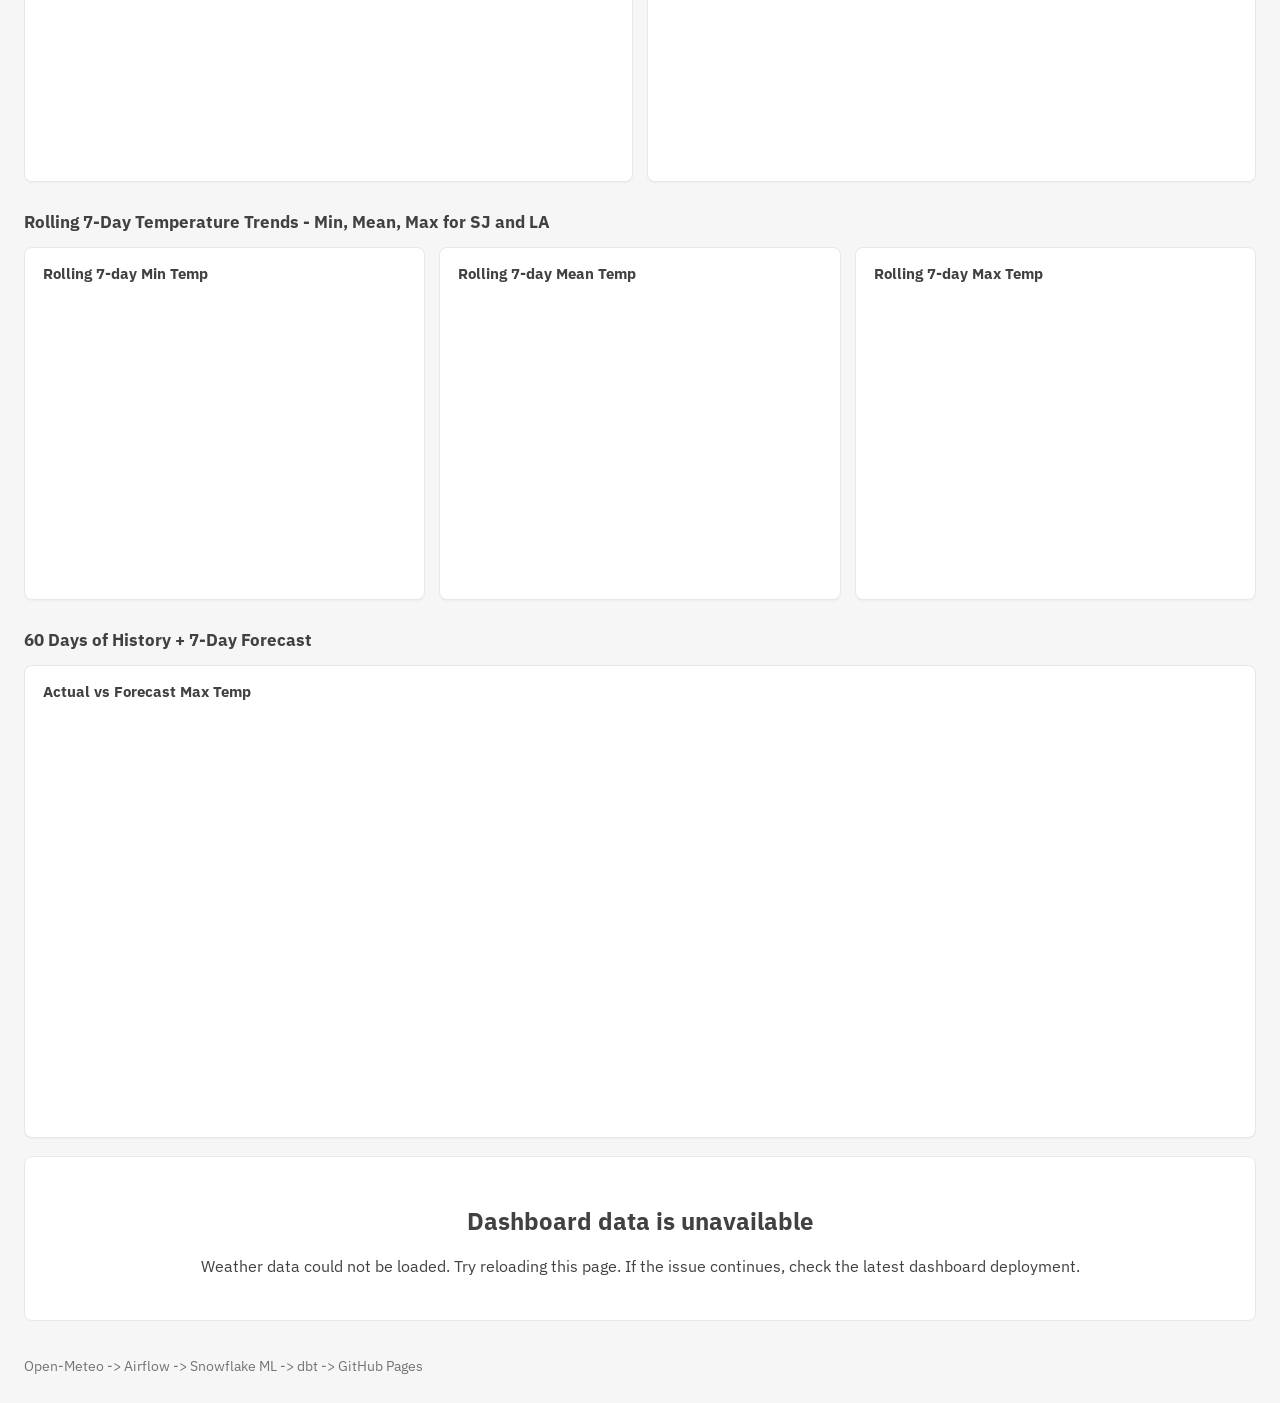
==== commit c61d91cd: "fix(dashboard): remove city focus and Preset controls" ====
--- a/web_dashboard/index.html
+++ b/web_dashboard/index.html
@@ -8,7 +8,7 @@
     <link rel="preconnect" href="https://fonts.googleapis.com">
     <link rel="preconnect" href="https://fonts.gstatic.com" crossorigin>
     <link href="https://fonts.googleapis.com/css2?family=IBM+Plex+Sans:wght@400;500;600;700&family=IBM+Plex+Mono:wght@500;600&display=swap" rel="stylesheet">
-    <link rel="stylesheet" href="css/dashboard.css">
+    <link rel="stylesheet" href="css/dashboard.css?v=20261008.2">
 </head>
 <body>
     <header class="dashboard-header">
@@ -18,22 +18,19 @@
             <p class="subtitle">San Jose and Los Angeles actuals, Snowflake ML forecasts, forecast revisions, conditions, and rolling trends.</p>
         </div>
         <div class="header-actions">
-            <a class="preset-link" href="https://9106dc82.us2a.app.preset.io/superset/dashboard/8/?native_filters_key=dBFp1-5AII8" target="_blank" rel="noreferrer">Preset</a>
             <button class="theme-toggle" id="theme-toggle" type="button" aria-label="Toggle color theme">Theme</button>
         </div>
     </header>
 
     <main class="dashboard-container">
-        <section class="toolbar" aria-label="Dashboard controls">
-            <div class="control-group" role="group" aria-label="City focus">
-                <button class="segmented active" type="button" data-city="Los Angeles">Los Angeles</button>
-                <button class="segmented" type="button" data-city="San Jose">San Jose</button>
-            </div>
+        <section class="toolbar" aria-label="Data refresh status">
             <div class="refresh-stamp" id="refresh-stamp">Loading data...</div>
         </section>
 
         <section class="freshness-banner" id="freshness-banner" hidden aria-live="polite"></section>
         <details style="margin: 0 0 20px; color: var(--muted); font-size: 13px;"><summary>Data freshness and methodology</summary><p id="provenance-details"></p><p>Weather data: <a href="https://open-meteo.com/" target="_blank" rel="noreferrer">Open-Meteo</a> · <a href="https://creativecommons.org/licenses/by/4.0/" target="_blank" rel="noreferrer">CC BY 4.0</a></p></details>
+
+        <p id="accuracy-note" hidden style="color: var(--muted); font-size: 13px;">Forecast accuracy is not available yet. It will appear once a previous forecast has a matching actual weather day.</p>
 
         <section class="kpi-row" aria-label="Key metrics">
             <article class="kpi-card">
@@ -148,6 +145,6 @@
     </footer>
 
     <script src="https://cdn.plot.ly/plotly-2.32.0.min.js"></script>
-    <script src="js/dashboard.js"></script>
+    <script src="js/dashboard.js?v=20261008.2"></script>
 </body>
 </html>
--- a/web_dashboard/css/dashboard.css
+++ b/web_dashboard/css/dashboard.css
@@ -90,9 +90,7 @@
     flex-shrink: 0;
 }
 
-.preset-link,
-.theme-toggle,
-.segmented {
+.theme-toggle {
     min-height: 40px;
     border: 1px solid var(--border);
     border-radius: var(--radius);
@@ -103,7 +101,6 @@
     transition: transform 160ms ease, border-color 160ms ease, background 160ms ease;
 }
 
-.preset-link,
 .theme-toggle {
     display: inline-flex;
     align-items: center;
@@ -111,9 +108,7 @@
     padding: 0 14px;
 }
 
-.preset-link:hover,
-.theme-toggle:hover,
-.segmented:hover {
+.theme-toggle:hover {
     border-color: var(--teal);
     transform: translateY(-1px);
 }
@@ -127,25 +122,9 @@
 .toolbar {
     display: flex;
     align-items: center;
-    justify-content: space-between;
+    justify-content: flex-end;
     gap: 18px;
     margin: 8px 0 18px;
-}
-
-.control-group {
-    display: inline-flex;
-    flex-wrap: wrap;
-    gap: 8px;
-}
-
-.segmented {
-    padding: 0 14px;
-}
-
-.segmented.active {
-    border-color: var(--teal);
-    background: var(--teal-soft);
-    color: var(--text);
 }
 
 .refresh-stamp {
